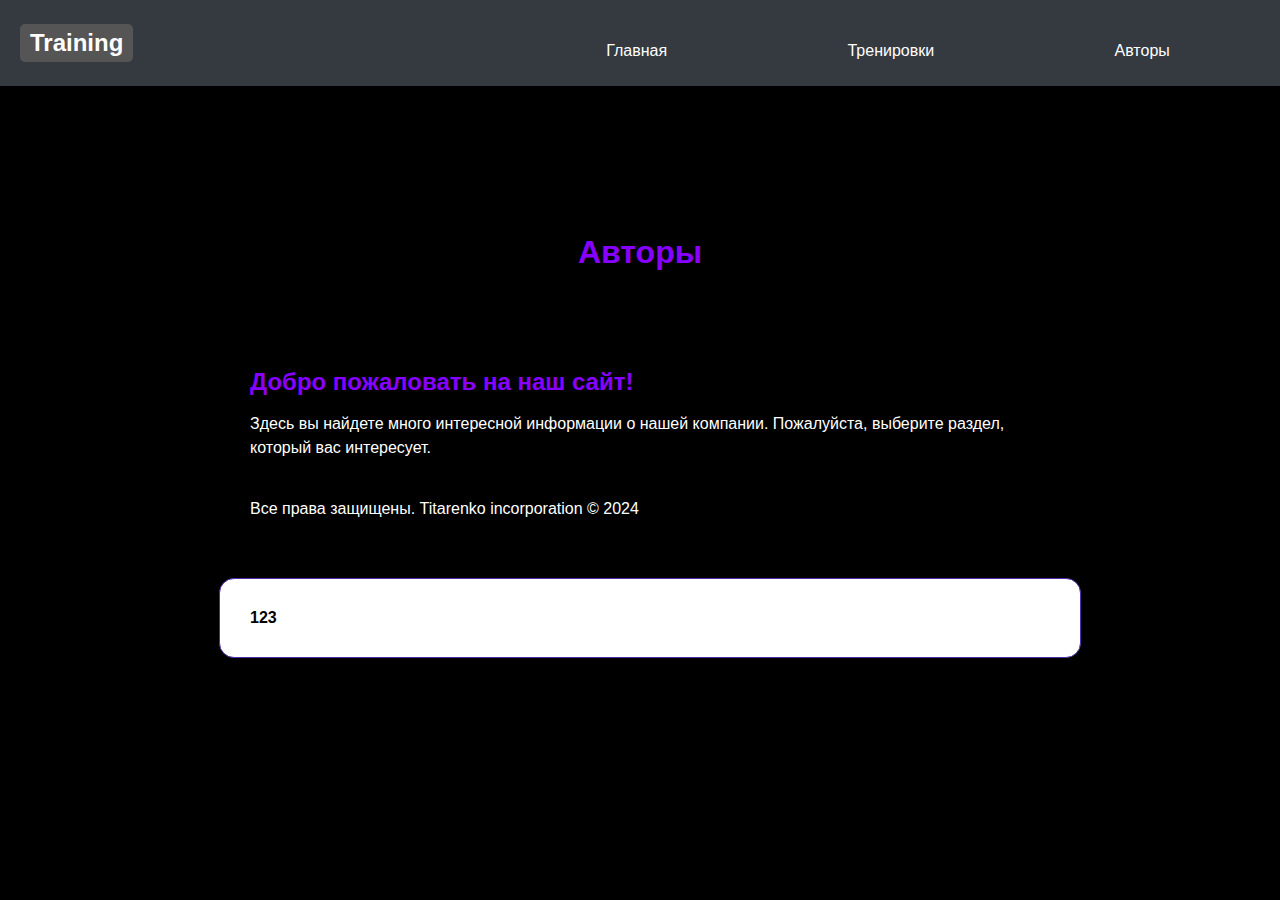
==== author.html @ b3f4df0c "123" ====
<!DOCTYPE html>
<html>

<head>
    <title>Training</title>
    <meta charset="UTF-8">
    <meta name="viewport" content="width=device-width, initial-scale=1.0">
    <link href="https://fonts.googleapis.com/css2?family=Roboto:wght@400;700&display=swap" rel="stylesheet">
    <link href="https://cdn.jsdelivr.net/npm/bootstrap@5.0.2/dist/css/bootstrap.min.css" rel="stylesheet"
        integrity="sha384-EVSTQN3/azprG1Anm3QDgpJLIm9Nao0Yz1ztcQTwFspd3yD65VohhpuuCOmLASjC" crossorigin="anonymous">

    <style>
        body {
            background-color: #000;
            color: #fff;
            font-family: Arial, sans-serif;
            margin: 0;
            display: flex;
            flex-direction: column;
            align-items: center;
            justify-content: center;
            min-height: 100vh;
            /* Используйте min-height вместо height */
            overflow: auto;
        }

        .center {
            display: flex;
            flex-direction: column;
            align-items: center;
            justify-content: center;
            width: 100%;
        }

        h1,
        h2,
        h3 {
            color: #8800ff;
        }

        a {
            color: #8800ff;
            text-decoration: none;
        }

        a:hover {
            color: #bb00ff;
        }

        .container {
            max-width: 800px;
            margin: 0 auto;
            padding: 20px;
            width: 100%;
            /* <= Новое свойство для ширины */
            /* Остальные свойства... */
        }

        .section {
            margin-bottom: 40px;
        }

        .section-title {
            font-size: 24px;
            margin-bottom: 10px;
        }

        .section-content {
            font-size: 16px;
            line-height: 1.5;
        }

        .box {

            border: 1px solid #512da8;
            border-radius: 15px;
            padding: 30px;
            background-color: #ffffff;
            width: 100%;
            max-width: 800px;
            margin: 20px;
            word-wrap: break-word;
        }

        select,
        button,
        div {
            margin: 10px;
        }

        select,
        button {
            background-color: #7e57c2;
            /* Medium-Fair purple select and button background */
            color: white;
            border: none;
            padding: 10px;
            text-align: center;
            text-decoration: none;
            display: inline-block;
            font-size: 16px;
            transition-duration: 0.4s;
            cursor: pointer;
        }

        select:hover,
        button:hover {
            background-color: #512da8;
            /* Darker purple select and button on hover */
            color: white;
        }

        #clearButton {
            margin-left: 10px;
        }

        /*задний фон*/

        /* -------------------------------------------------------------------------- */
        /* -------------------------------------------------------------------------- */
        /* -------------------------------------------------------------------------- */

        @media (max-width: 768px) {
            .container {
                padding: 10px;
            }

            .box {
                width: 90%;
                /* Больше места на экране меньшего размера */
                padding: 15px;
                margin-top: 10px;
                margin: 10px;
            }

            .section-title {
                font-size: 20px;
            }

            .section-content {
                font-size: 14px;
            }

            select,
            button {
                font-size: 14px;
                padding: 8px;
            }

            /* Меньшее пространство вокруг кнопок для экономии места */
            .top-right-button,
            .top-left-button {
                padding: 8px;
                font-size: 14px;
            }
        }

        @media (max-width: 480px) {
            body {
                padding: 5px;
            }

            h1 {
                font-size: 24px;
                /* Уменьшение размера заголовка для помещения содержимого на экране меньшего размера */
            }

            .center {
                padding: 0;
            }

            /* Уменьшить отступы и размер шрифта еще больше для мобильных устройств */
            .box {
                border-radius: 10px;
                padding: 10px;
                margin: 5px;
            }

            select,
            button {
                font-size: 12px;
                /* Меньший текст для селекта и кнопок */
                padding: 15px;
            }
        }

        /* -------------------------------------------------------------------------- */
        /* -------------------------------------------------------------------------- */
        /* -------------------------------------------------------------------------- */

        pre {
            font-family: 'Courier New', Courier, monospace;
            /* font-size: 18px; */
            white-space: pre-wrap;
            padding: 10px;
            background-color: #f5f5f5;
        }

        /* -------------------------------------------------------------------------- */
        /* -------------------------------------------------------------------------- */
        /* -------------------------------------------------------------------------- */


        .navbar {
            background-color: #343a40;
            position: fixed;
            top: 0;
            width: 100%;
            z-index: 1030;
            padding: 8px 0;
        }

        .navbar-nav {
            display: flex;
            flex-direction: row;
            list-style: none;
            padding-left: 0;
            margin-bottom: 0;
            align-items: center;
            width: 60%;
            justify-content: space-around;
        }

        .nav-item {
            display: flex;

        }

        .nav-link {
            color: white;
            text-decoration: none;
            padding: 8px 20px;
        }

        .nav-link:hover {
            text-decoration: underline;
        }

        .navbar-brand {
            color: white;
            text-decoration: none;
            /* Увеличиваем размер LOGO и делаем его жирным */
            font-size: 1.5em;
            font-weight: bold;
            /* Можно добавить отдельный фон, если требуется */
            background-color: #555;
            /* Пример цвета фона */
            padding: 5px 10px;
            display: flex;
            align-items: center;
            /* Добавим border-radius, чтобы LOGO выделялось еще больше */
            border-radius: 5px;
        }

        .container-fluid {
            display: flex;
            justify-content: space-between;
            align-items: center;
            /* Уменьшаем padding справа и слева, чтобы соответствовать новому размеру навигации */
            padding: 0 10px;
        }
    </style>
</head>

<body>

    <!-- Верхняя панель -->
    <nav class="navbar navbar-expand-lg navbar-dark bg-dark">
        <div class="container-fluid">
            <a class="navbar-brand" href="index.html">Training</a>
            <ul class="navbar-nav">
                <li class="nav-item">
                    <a class="nav-link active" aria-current="page" href="glavnaya.html">Главная</a>
                </li>
                <li class="nav-item">
                    <a class="nav-link" href="index.html">Тренировки</a>
                </li>
                <li class="nav-item">
                    <a class="nav-link" href="author.html">Авторы</a>
                </li>
            </ul>
        </div>
    </nav>
    <!-- Верхняя панель -->

    <div class="container">
        <!-- <header class="section">
            <h1 style="display: flex; justify-content: center;">Авторы</h1>
        </header> -->
        <h1 style="display: flex; justify-content: center;">Авторы</h1>

        <div style="padding-top: 56px;">

            <main class="section">
                <h2 class="section-title" >Добро пожаловать на наш сайт!
                </h2>
                <p class="section-content">Здесь вы найдете много интересной информации о нашей компании. Пожалуйста,
                    выберите раздел, который вас интересует.</p>
            </main>

            <footer class="section">
                <p>Все права защищены. Titarenko incorporation &copy; 2024</p>
            </footer>

        </div>

        <!-- <img src="shit/3.gif" width="300px"> -->

        <div class="center">
            <div class="box">
                <!-- <img src="123.svg" width="100"> -->
                <b style="color: black">123</b>

            </div>
        </div>


    </div>

</body>

</html>
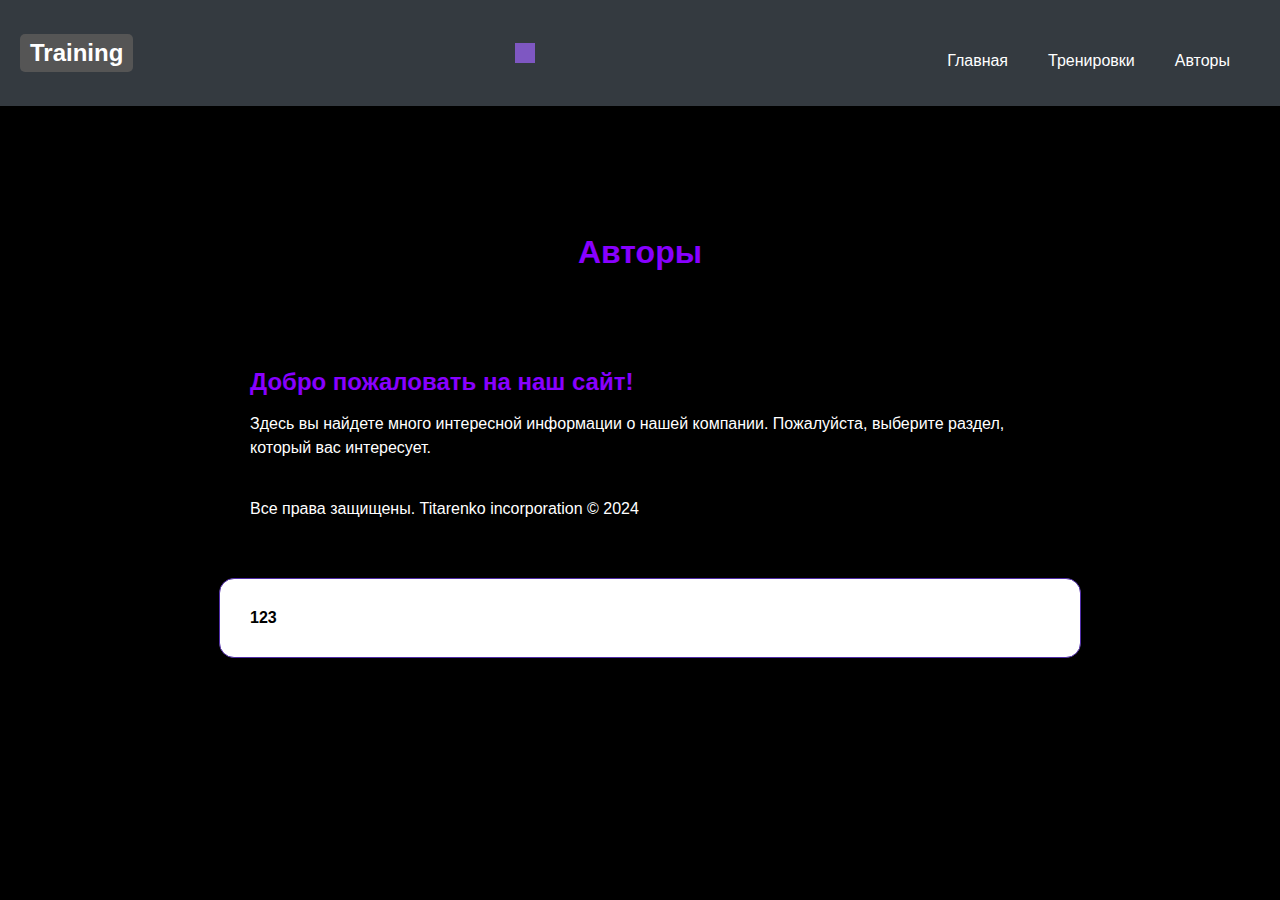
==== commit 7ebf5a02: "123" ====
--- a/author.html
+++ b/author.html
@@ -8,6 +8,12 @@
     <link href="https://fonts.googleapis.com/css2?family=Roboto:wght@400;700&display=swap" rel="stylesheet">
     <link href="https://cdn.jsdelivr.net/npm/bootstrap@5.0.2/dist/css/bootstrap.min.css" rel="stylesheet"
         integrity="sha384-EVSTQN3/azprG1Anm3QDgpJLIm9Nao0Yz1ztcQTwFspd3yD65VohhpuuCOmLASjC" crossorigin="anonymous">
+    <script src="https://code.jquery.com/jquery-3.5.1.slim.min.js"
+        integrity="sha384-DfXdz2htPH0lsSSs5nCTpuj/zy4C+OGpamoFVy38MVBnE+IbbVYUew+OrCXaRkfj"
+        crossorigin="anonymous"></script>
+    <script src="https://cdn.jsdelivr.net/npm/bootstrap@5.0.2/dist/js/bootstrap.bundle.min.js"
+        integrity="sha384-B4gt1jrGC7Jh4AgTPSd1n34mIKl6qvL0iBxGIw5g5KRvMz3M7RF4jyJHrBg6KXN6"
+        crossorigin="anonymous"></script>
 
     <style>
         body {
@@ -265,22 +271,43 @@
 <body>
 
     <!-- Верхняя панель -->
+    
     <nav class="navbar navbar-expand-lg navbar-dark bg-dark">
         <div class="container-fluid">
-            <a class="navbar-brand" href="index.html">Training</a>
-            <ul class="navbar-nav">
-                <li class="nav-item">
-                    <a class="nav-link active" aria-current="page" href="glavnaya.html">Главная</a>
-                </li>
-                <li class="nav-item">
-                    <a class="nav-link" href="index.html">Тренировки</a>
-                </li>
-                <li class="nav-item">
-                    <a class="nav-link" href="author.html">Авторы</a>
-                </li>
-            </ul>
+            <a class="navbar-brand" href="glavnaya.html">Training</a>
+            <button class="navbar-toggler" type="button" data-bs-toggle="collapse" data-bs-target="#navbarNavDropdown"
+                aria-controls="navbarNavDropdown" aria-expanded="false" aria-label="Toggle navigation">
+                <span class="navbar-toggler-icon"></span>
+            </button>
+            <div class="collapse navbar-collapse" id="navbarNavDropdown">
+                <ul class="navbar-nav">
+                    <li class="nav-item">
+                        <a class="nav-link active" aria-current="page" href="glavnaya.html">Главная</a>
+                    </li>
+                    <li class="nav-item">
+                        <a class="nav-link" href="index.html">Тренировки</a>
+                    </li>
+                    <li class="nav-item">
+                        <a class="nav-link" href="author.html">Авторы</a>
+                    </li>
+                </ul>
+            </div>
         </div>
     </nav>
+
+    <script>
+        document.addEventListener("DOMContentLoaded", function () {
+            // Получим элементы для обработки
+            var navbarToggler = document.querySelector('.navbar-toggler');
+            var navbarMenu = document.querySelector('.navbar-collapse');
+
+            navbarToggler.addEventListener('click', function () {
+                // Почему-то у Bootstrap классы 'collapse' и 'collapsing' не работают на вашем сайте?
+                navbarMenu.classList.toggle('show');
+            });
+        });
+    </script>
+
     <!-- Верхняя панель -->
 
     <div class="container">
@@ -292,7 +319,7 @@
         <div style="padding-top: 56px;">
 
             <main class="section">
-                <h2 class="section-title" >Добро пожаловать на наш сайт!
+                <h2 class="section-title">Добро пожаловать на наш сайт!
                 </h2>
                 <p class="section-content">Здесь вы найдете много интересной информации о нашей компании. Пожалуйста,
                     выберите раздел, который вас интересует.</p>
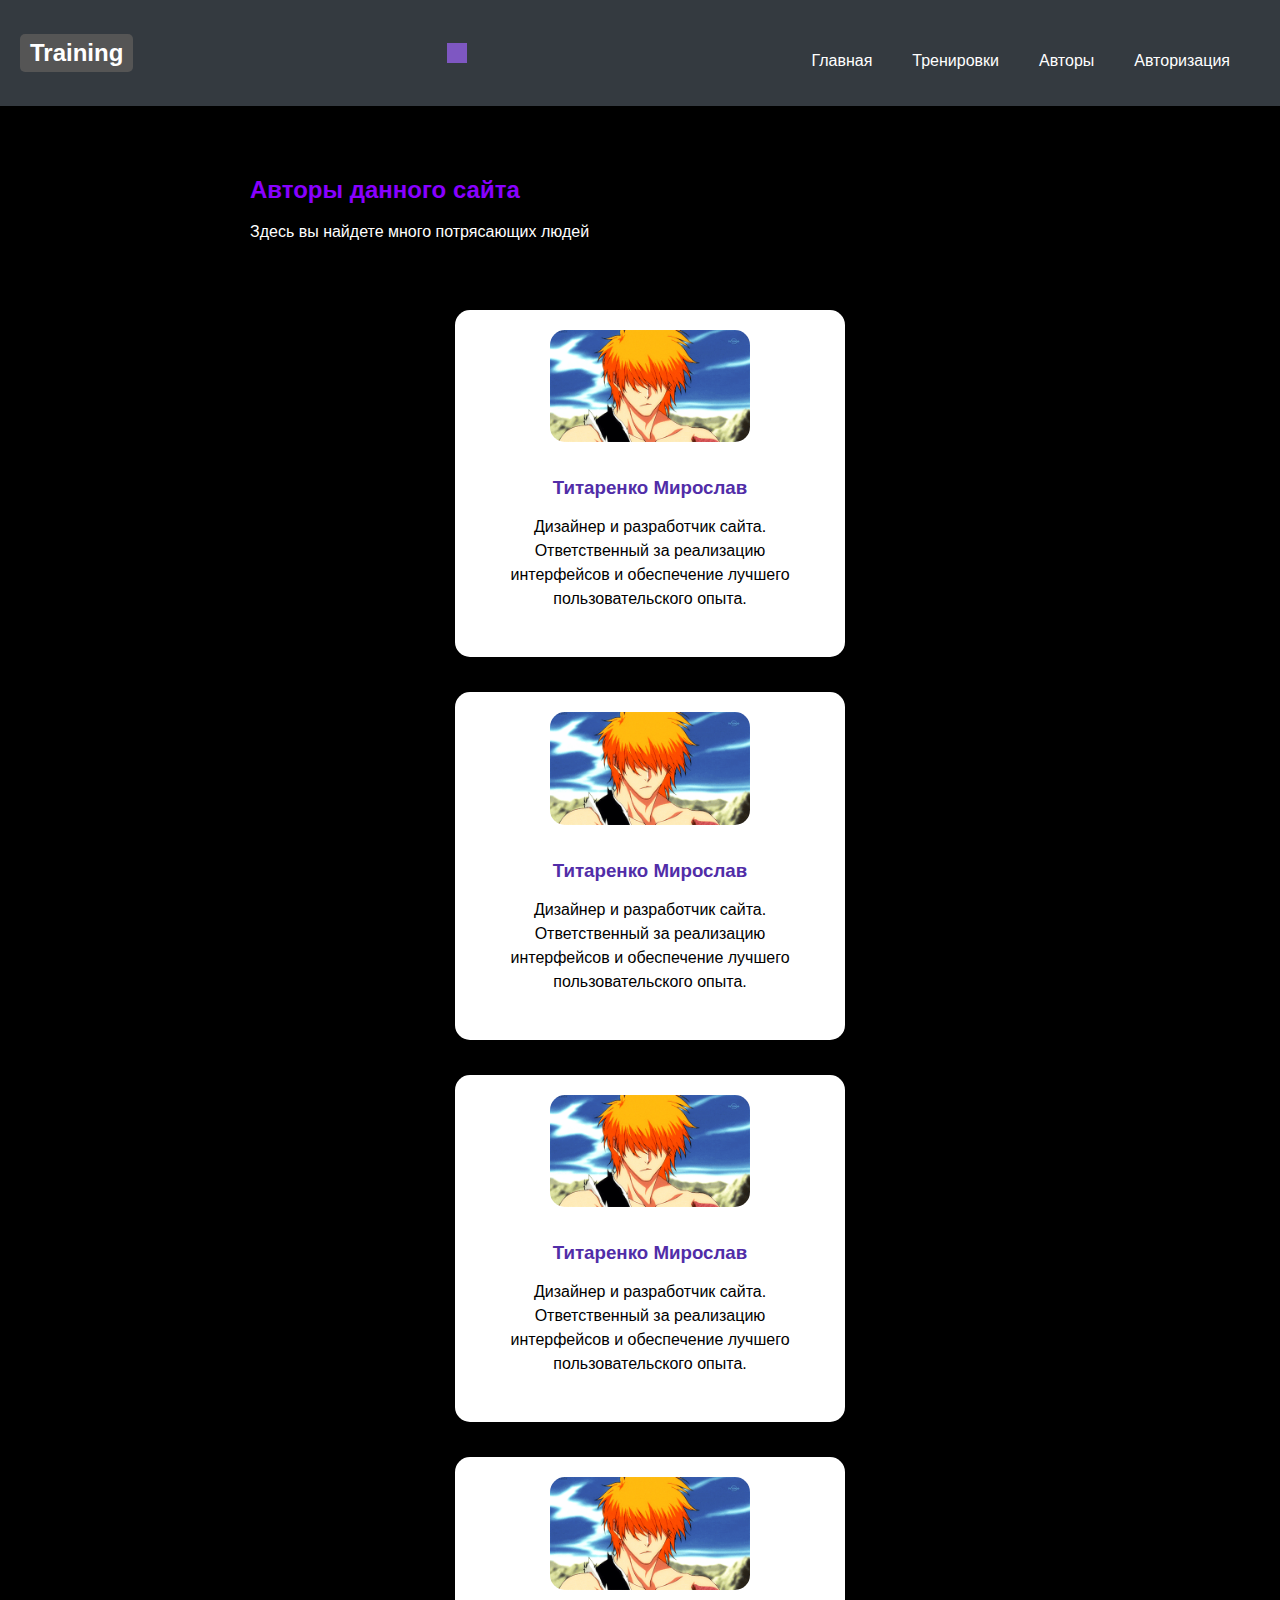
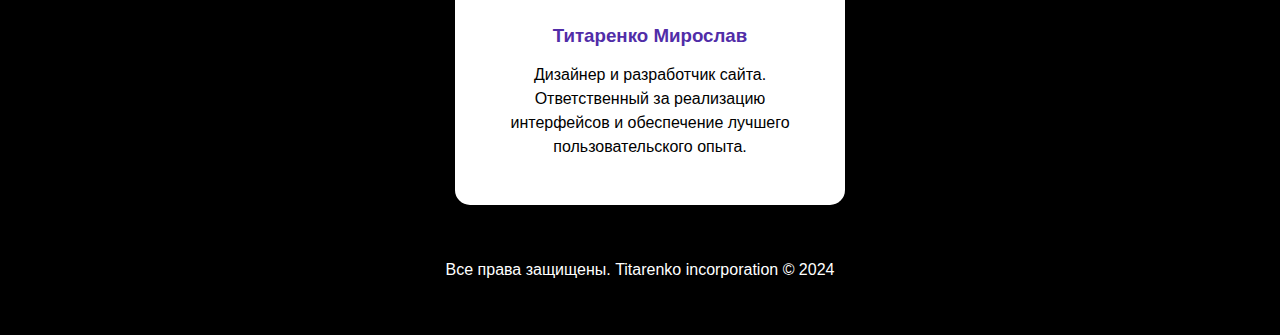
==== commit 79214987: "123" ====
--- a/author.html
+++ b/author.html
@@ -30,13 +30,54 @@
             overflow: auto;
         }
 
-        .center {
+        .author-box {
+            background: #fff;
+            border-radius: 15px;
+            box-shadow: 0 10px 25px rgba(0, 0, 0, 0.2);
             display: flex;
             flex-direction: column;
             align-items: center;
+            padding: 20px;
+            text-align: center;
+            max-width: 350px;
+            flex-grow: 1;
+            flex-shrink: 0;
+            flex-basis: calc(50% - 30px);
+        }
+
+        .author-gif {
+            border-radius: 15px;
+            width: 100%;
+            max-width: 200px;
+            margin-bottom: 20px;
+        }
+
+        .author-info {
+            color: #000;
+        }
+
+        .author-name {
+            color: #512da8;
+            margin: 5px 0;
+        }
+
+        .author-desc {
+            font-size: 16px;
+            line-height: 1.5;
+        }
+
+        .center {
+            display: flex;
+            flex-direction: row;
+            flex-wrap: wrap;
+            align-items: flex-start;
             justify-content: center;
-            width: 100%;
-        }
+            gap: 15px;
+            /* Добавим пространство между блоками */
+            width: 100%;
+            margin-top: 56px;
+        }
+
 
         h1,
         h2,
@@ -223,19 +264,25 @@
             padding-left: 0;
             margin-bottom: 0;
             align-items: center;
-            width: 60%;
-            justify-content: space-around;
+            width: 100%;
+            /* Изменено с 60% на 100% */
+            justify-content: space-between;
+            /* Распределяем элементы равномерно */
         }
 
         .nav-item {
-            display: flex;
-
+            flex-grow: 1;
+            /* Это заставит каждый nav-item расти и занимать равное пространство */
+            text-align: center;
+            /* Центрирование ссылки внутри элемента nav-item */
         }
 
         .nav-link {
             color: white;
             text-decoration: none;
             padding: 8px 20px;
+            display: block;
+            /* Для центрирования текста внутри nav-link */
         }
 
         .nav-link:hover {
@@ -271,7 +318,7 @@
 <body>
 
     <!-- Верхняя панель -->
-    
+
     <nav class="navbar navbar-expand-lg navbar-dark bg-dark">
         <div class="container-fluid">
             <a class="navbar-brand" href="glavnaya.html">Training</a>
@@ -279,6 +326,7 @@
                 aria-controls="navbarNavDropdown" aria-expanded="false" aria-label="Toggle navigation">
                 <span class="navbar-toggler-icon"></span>
             </button>
+
             <div class="collapse navbar-collapse" id="navbarNavDropdown">
                 <ul class="navbar-nav">
                     <li class="nav-item">
@@ -290,6 +338,9 @@
                     <li class="nav-item">
                         <a class="nav-link" href="author.html">Авторы</a>
                     </li>
+                    <li class="nav-item">
+                        <a class="nav-link" href="logreg.html">Авторизация</a>
+                    </li>
                 </ul>
             </div>
         </div>
@@ -319,31 +370,67 @@
         <div style="padding-top: 56px;">
 
             <main class="section">
-                <h2 class="section-title">Добро пожаловать на наш сайт!
+                <h2 class="section-title">Авторы данного сайта
                 </h2>
-                <p class="section-content">Здесь вы найдете много интересной информации о нашей компании. Пожалуйста,
-                    выберите раздел, который вас интересует.</p>
+                <p class="section-content">Здесь вы найдете много потрясающих людей</p>
             </main>
 
-            <footer class="section">
-                <p>Все права защищены. Titarenko incorporation &copy; 2024</p>
-            </footer>
-
         </div>
 
-        <!-- <img src="shit/3.gif" width="300px"> -->
+        <!-- <div class="center">
+            <div class="box"> -->
+
 
         <div class="center">
-            <div class="box">
-                <!-- <img src="123.svg" width="100"> -->
-                <b style="color: black">123</b>
-
+
+            <div class="author-box">
+                <img src="shit/ичиго3.gif" alt="Developer Avatar" class="author-gif">
+                <div class="author-info">
+                    <h3 class="author-name">Титаренко Мирослав</h3>
+                    <p class="author-desc">Дизайнер и разработчик сайта. 
+                        Ответственный за реализацию интерфейсов
+                        и обеспечение лучшего пользовательского опыта.</p>
+                </div>
+            </div>
+
+            <div class="author-box">
+                <img src="shit/ичиго3.gif" alt="Developer Avatar" class="author-gif">
+                <div class="author-info">
+                    <h3 class="author-name">Титаренко Мирослав</h3>
+                    <p class="author-desc">Дизайнер и разработчик сайта. Ответственный за реализацию интерфейсов
+                        и обеспечение лучшего пользовательского опыта.</p>
+                </div>
+            </div>
+
+            <div class="author-box">
+                <img src="shit/ичиго3.gif" alt="Developer Avatar" class="author-gif">
+                <div class="author-info">
+                    <h3 class="author-name">Титаренко Мирослав</h3>
+                    <p class="author-desc">Дизайнер и разработчик сайта. Ответственный за реализацию интерфейсов
+                        и обеспечение лучшего пользовательского опыта.</p>
+                </div>
+            </div>
+            <div class="author-box">
+                <img src="shit/ичиго3.gif" alt="Developer Avatar" class="author-gif">
+                <div class="author-info">
+                    <h3 class="author-name">Титаренко Мирослав</h3>
+                    <p class="author-desc">Дизайнер и разработчик сайта. Ответственный за реализацию интерфейсов
+                        и обеспечение лучшего пользовательского опыта.</p>
+                </div>
             </div>
         </div>
 
 
+        <!-- </div>
+        </div> -->
+
     </div>
 
+    <!-- ----------------------- -->
+    <footer class="section">
+        <p>Все права защищены. Titarenko incorporation &copy; 2024</p>
+    </footer>
+    <!-- ----------------------- -->
 </body>
 
 </html>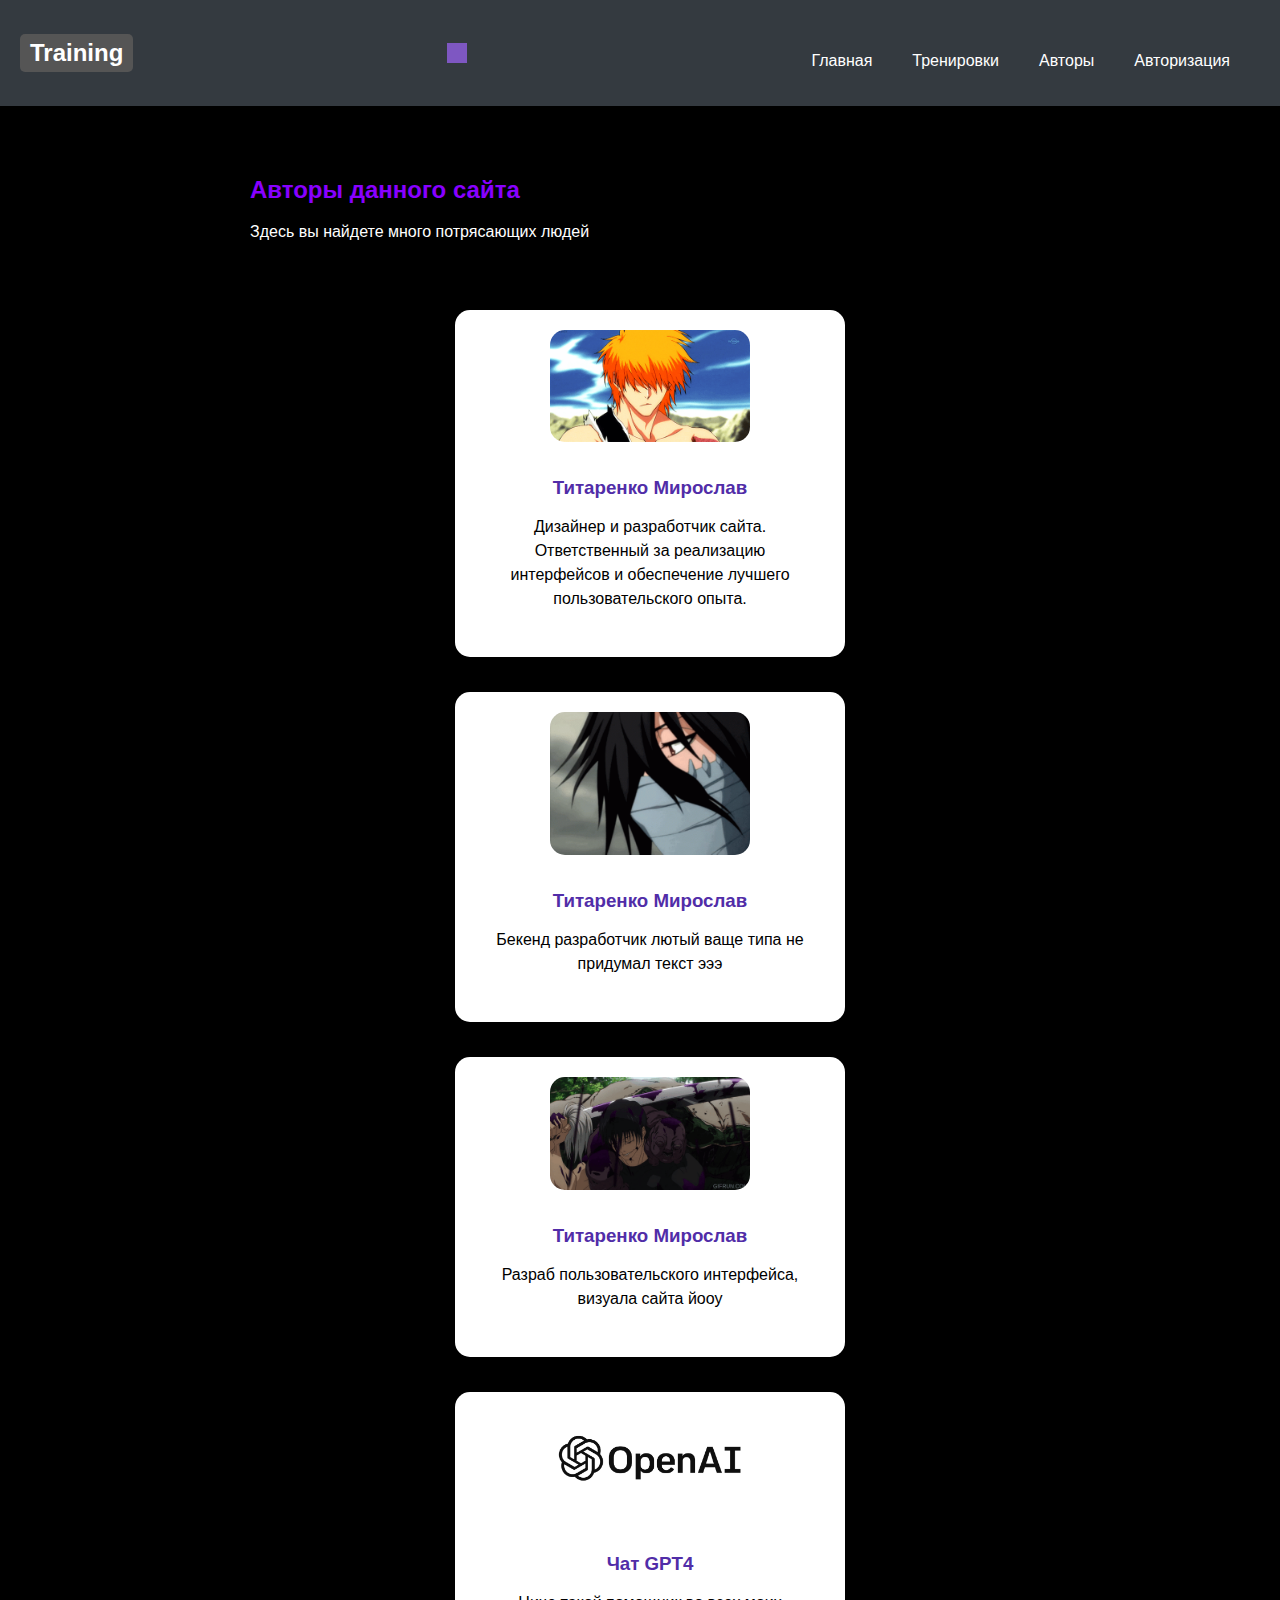
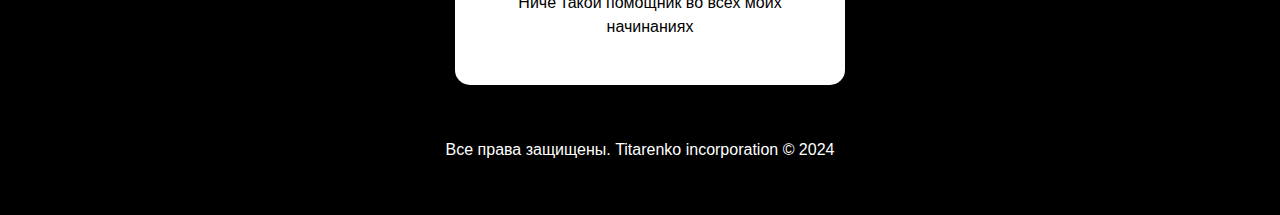
==== commit f6845ae0: "122" ====
--- a/author.html
+++ b/author.html
@@ -387,35 +387,33 @@
                 <img src="shit/ичиго3.gif" alt="Developer Avatar" class="author-gif">
                 <div class="author-info">
                     <h3 class="author-name">Титаренко Мирослав</h3>
-                    <p class="author-desc">Дизайнер и разработчик сайта. 
+                    <p class="author-desc">Дизайнер и разработчик сайта.
                         Ответственный за реализацию интерфейсов
                         и обеспечение лучшего пользовательского опыта.</p>
                 </div>
             </div>
 
             <div class="author-box">
-                <img src="shit/ичиго3.gif" alt="Developer Avatar" class="author-gif">
+                <img src="shit/ичиго2.gif" alt="Developer Avatar" class="author-gif">
                 <div class="author-info">
                     <h3 class="author-name">Титаренко Мирослав</h3>
-                    <p class="author-desc">Дизайнер и разработчик сайта. Ответственный за реализацию интерфейсов
-                        и обеспечение лучшего пользовательского опыта.</p>
+                    <p class="author-desc">Бекенд разработчик лютый ваще типа не придумал текст эээ </p>
                 </div>
             </div>
 
             <div class="author-box">
-                <img src="shit/ичиго3.gif" alt="Developer Avatar" class="author-gif">
+                <img src="shit/4.gif" alt="Developer Avatar" class="author-gif">
                 <div class="author-info">
                     <h3 class="author-name">Титаренко Мирослав</h3>
-                    <p class="author-desc">Дизайнер и разработчик сайта. Ответственный за реализацию интерфейсов
-                        и обеспечение лучшего пользовательского опыта.</p>
+                    <p class="author-desc">Разраб пользовательского интерфейса, визуала сайта йооу</p>
                 </div>
             </div>
+
             <div class="author-box">
-                <img src="shit/ичиго3.gif" alt="Developer Avatar" class="author-gif">
+                <img src="shit/123.jpg" alt="Developer Avatar" class="author-gif">
                 <div class="author-info">
-                    <h3 class="author-name">Титаренко Мирослав</h3>
-                    <p class="author-desc">Дизайнер и разработчик сайта. Ответственный за реализацию интерфейсов
-                        и обеспечение лучшего пользовательского опыта.</p>
+                    <h3 class="author-name">Чат GPT4</h3>
+                    <p class="author-desc">Ниче такой помощник во всех моих начинаниях</p>
                 </div>
             </div>
         </div>
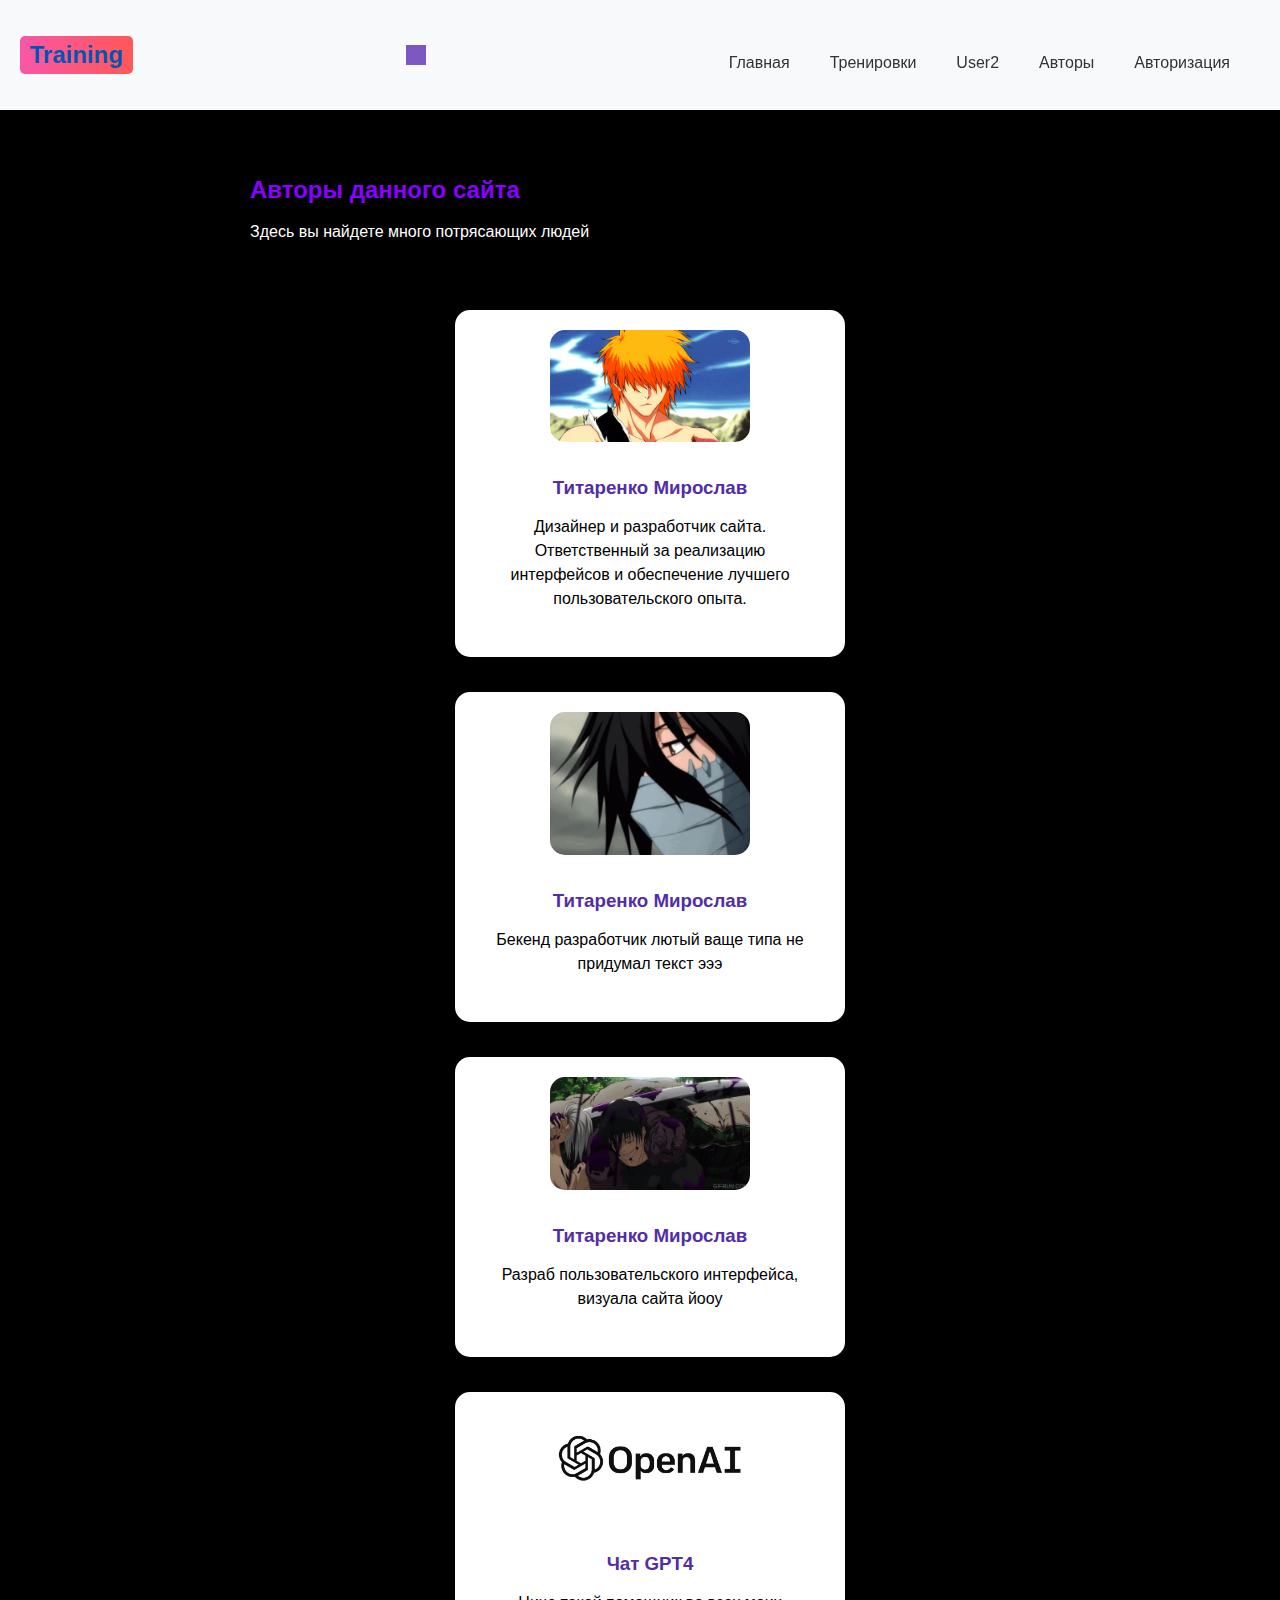
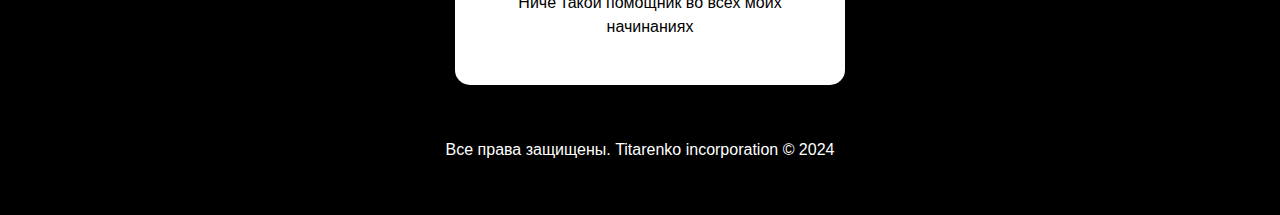
==== commit 21bb9b31: "123" ====
--- a/author.html
+++ b/author.html
@@ -249,13 +249,14 @@
 
 
         .navbar {
-            background-color: #343a40;
-            position: fixed;
-            top: 0;
-            width: 100%;
-            z-index: 1030;
-            padding: 8px 0;
-        }
+        background-color: #f8f9fa; /* Светлый фон вместо градиента */
+        box-shadow: 0 2px 5px rgba(0, 0, 0, .1);
+        position: fixed;
+        top: 0;
+        width: 100%;
+        z-index: 1030;
+        padding: 10px 0;
+    }
 
         .navbar-nav {
             display: flex;
@@ -265,44 +266,63 @@
             margin-bottom: 0;
             align-items: center;
             width: 100%;
-            /* Изменено с 60% на 100% */
             justify-content: space-between;
-            /* Распределяем элементы равномерно */
         }
 
         .nav-item {
             flex-grow: 1;
-            /* Это заставит каждый nav-item расти и занимать равное пространство */
             text-align: center;
-            /* Центрирование ссылки внутри элемента nav-item */
+            transition: transform 0.2s;
+        }
+
+        .nav-item:hover {
+            transform: scale(1.05);
         }
 
         .nav-link {
-            color: white;
+            color: #333;
             text-decoration: none;
             padding: 8px 20px;
             display: block;
-            /* Для центрирования текста внутри nav-link */
+            transition: color 0.2s ease-out;
         }
 
         .nav-link:hover {
             text-decoration: underline;
         }
 
+        .nav-link:hover,
+        .nav-link:focus {
+            color: #0056b3;
+            text-decoration: none;
+        }
+
         .navbar-brand {
-            color: white;
-            text-decoration: none;
-            /* Увеличиваем размер LOGO и делаем его жирным */
+            color: #0056b3;
+            text-decoration: none;
             font-size: 1.5em;
             font-weight: bold;
-            /* Можно добавить отдельный фон, если требуется */
             background-color: #555;
-            /* Пример цвета фона */
             padding: 5px 10px;
             display: flex;
             align-items: center;
-            /* Добавим border-radius, чтобы LOGO выделялось еще больше */
             border-radius: 5px;
+            background-image: linear-gradient(to right, #f857a6, #ff5858);
+            transition: background-color 0.2s;
+        }
+
+        .navbar-brand:hover {
+            background-color: #ffffff;
+            color: #4b6cb7;
+            text-decoration: none;
+        }
+
+        .navbar-toggler {
+            border-color: rgba(0, 0, 0, .1); 
+        }
+
+        .navbar-toggler-icon {
+            background-image: url("data:image/svg+xml;charset=utf8,%3Csvg viewBox='0 0 30 30' xmlns='http://www.w3.org/2000/svg'%3E%3Cpath stroke='rgba(255, 255, 255, 0.5)' stroke-width='2' stroke-linecap='round' d='M4 7h22M4 15h22M4 23h22'/%3E%3C/svg%3E");
         }
 
         .container-fluid {
@@ -334,6 +354,9 @@
                     </li>
                     <li class="nav-item">
                         <a class="nav-link" href="index.html">Тренировки</a>
+                    </li>
+                    <li class="nav-item">
+                        <a class="nav-link" href="user2.html">User2</a>
                     </li>
                     <li class="nav-item">
                         <a class="nav-link" href="author.html">Авторы</a>
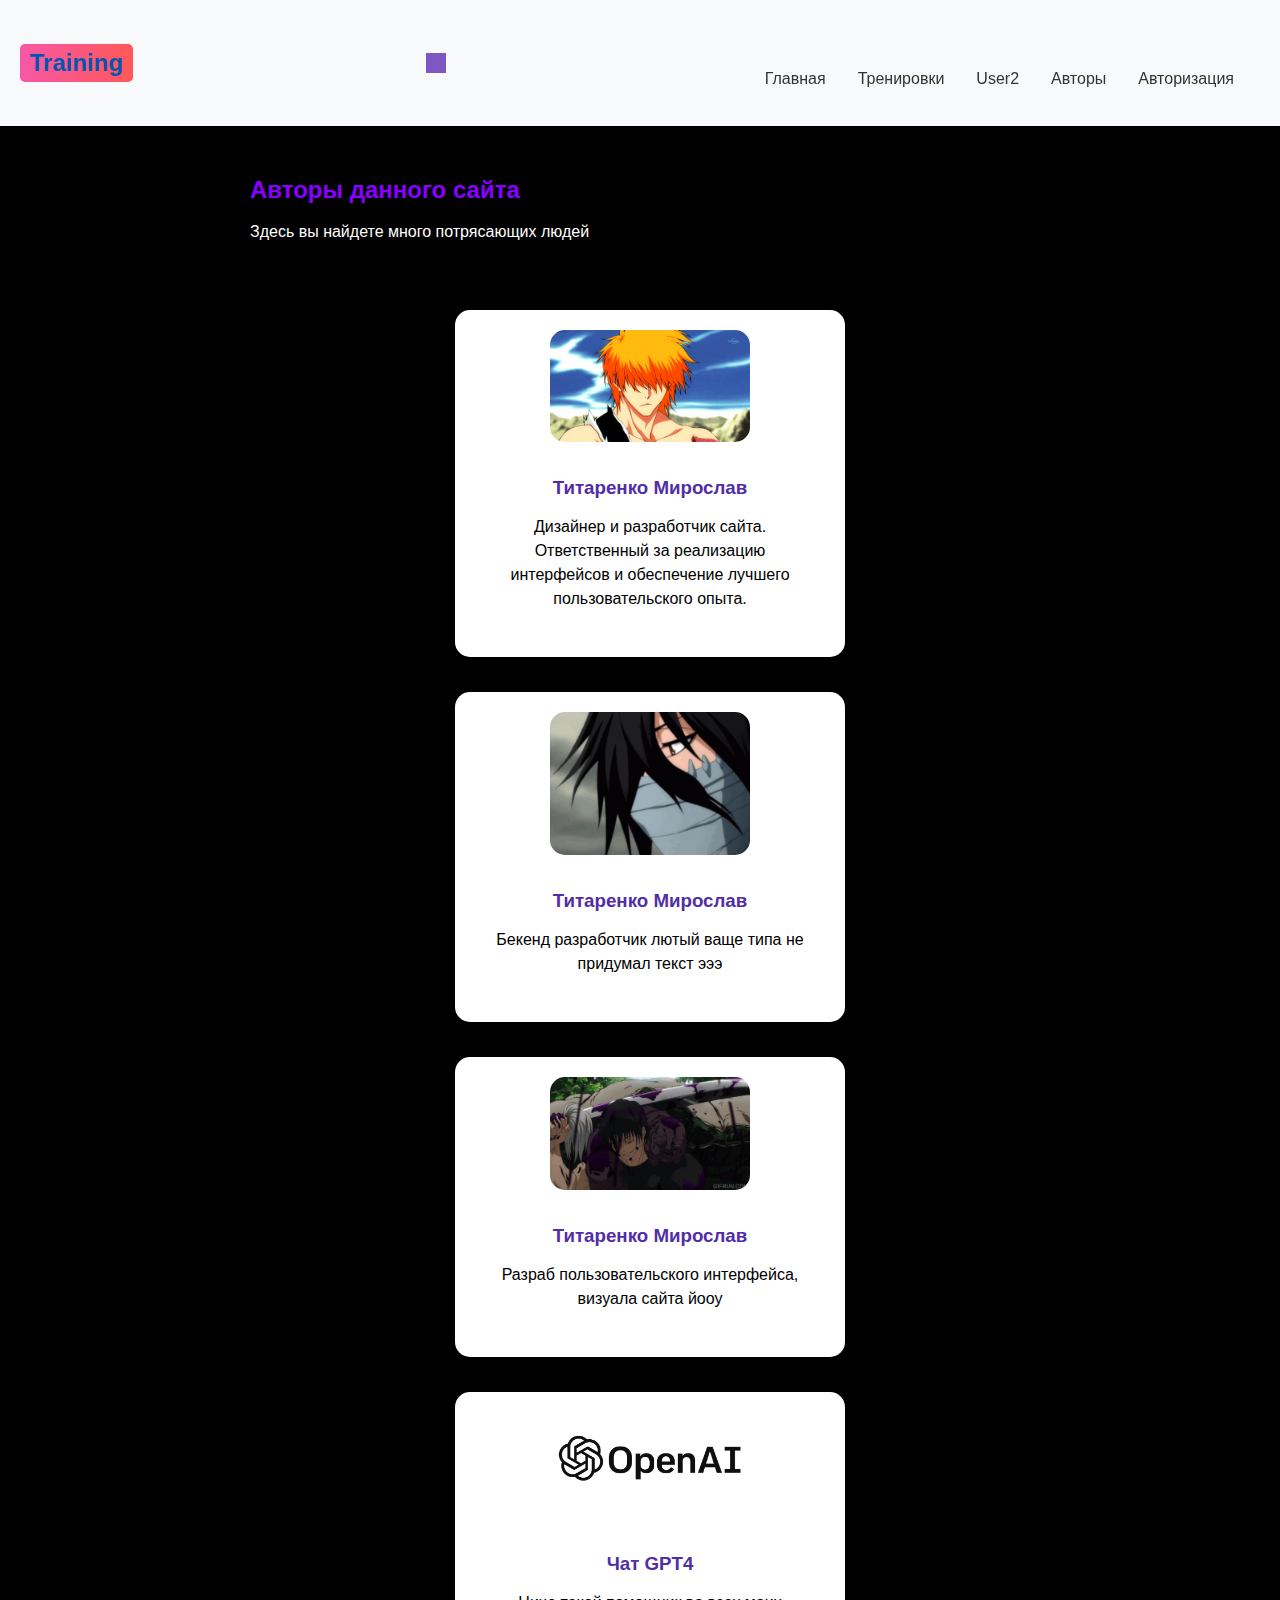
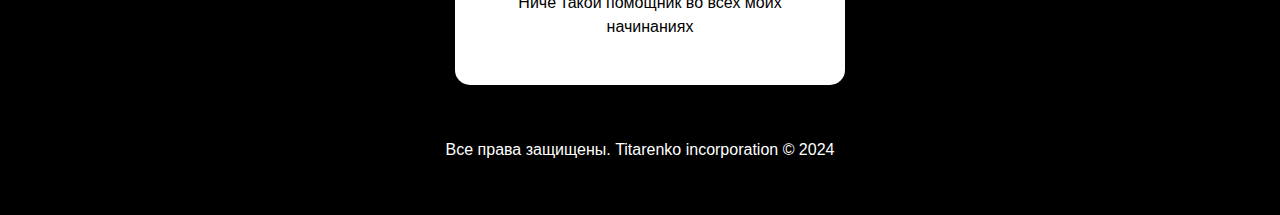
==== commit 2169ae51: "123" ====
--- a/author.html
+++ b/author.html
@@ -249,17 +249,19 @@
 
 
         .navbar {
-        background-color: #f8f9fa; /* Светлый фон вместо градиента */
-        box-shadow: 0 2px 5px rgba(0, 0, 0, .1);
-        position: fixed;
-        top: 0;
-        width: 100%;
-        z-index: 1030;
-        padding: 10px 0;
-    }
+            background-color: #f8f9fa;
+            /* Светлый фон вместо градиента */
+            box-shadow: 0 2px 5px rgba(0, 0, 0, .1);
+            position: fixed;
+            top: 0;
+            width: 100%;
+            z-index: 1030;
+            padding: 10px 0;
+        }
 
         .navbar-nav {
             display: flex;
+            flex-wrap: wrap;
             flex-direction: row;
             list-style: none;
             padding-left: 0;
@@ -318,7 +320,7 @@
         }
 
         .navbar-toggler {
-            border-color: rgba(0, 0, 0, .1); 
+            border-color: rgba(0, 0, 0, .1);
         }
 
         .navbar-toggler-icon {
@@ -331,6 +333,42 @@
             align-items: center;
             /* Уменьшаем padding справа и слева, чтобы соответствовать новому размеру навигации */
             padding: 0 10px;
+        }
+
+        /* Стиль для навигационных пунктов в вертикальном режиме */
+        .nav-item-vertical {
+            width: 100%;
+        }
+
+        /* Стиль для навигационной панели в вертикальном режиме при развертывании */
+        .navbar-collapse-vertical {
+            flex-basis: auto;
+        }
+
+        /* Медиа-запрос, который будет применять стили для экранов меньше определенной ширины */
+        @media (max-width: 992px) {
+            .navbar-nav {
+                flex-direction: column;
+                /* Пункты меню будут идти вертикально */
+            }
+
+            .nav-item {
+                width: 100%;
+                /* Каждый пункт меню займет все доступное горизонтальное пространство */
+            }
+        }
+
+        /* Стили для отображения вертикального меню после переключения navbar-toggler */
+        .navbar-expand-lg .navbar-nav .nav-link {
+            padding-left: 1rem;
+            /* Слегка увеличиваем отступ слева для ссылок */
+            padding-right: 1rem;
+            /* Слегка увеличиваем отступ справа для ссылок */
+        }
+
+        /* Добавить отступ сверху для navbar-collapse чтобы она не перекрывала элементы сверху */
+        .navbar-collapse {
+            padding-top: 1rem;
         }
     </style>
 </head>
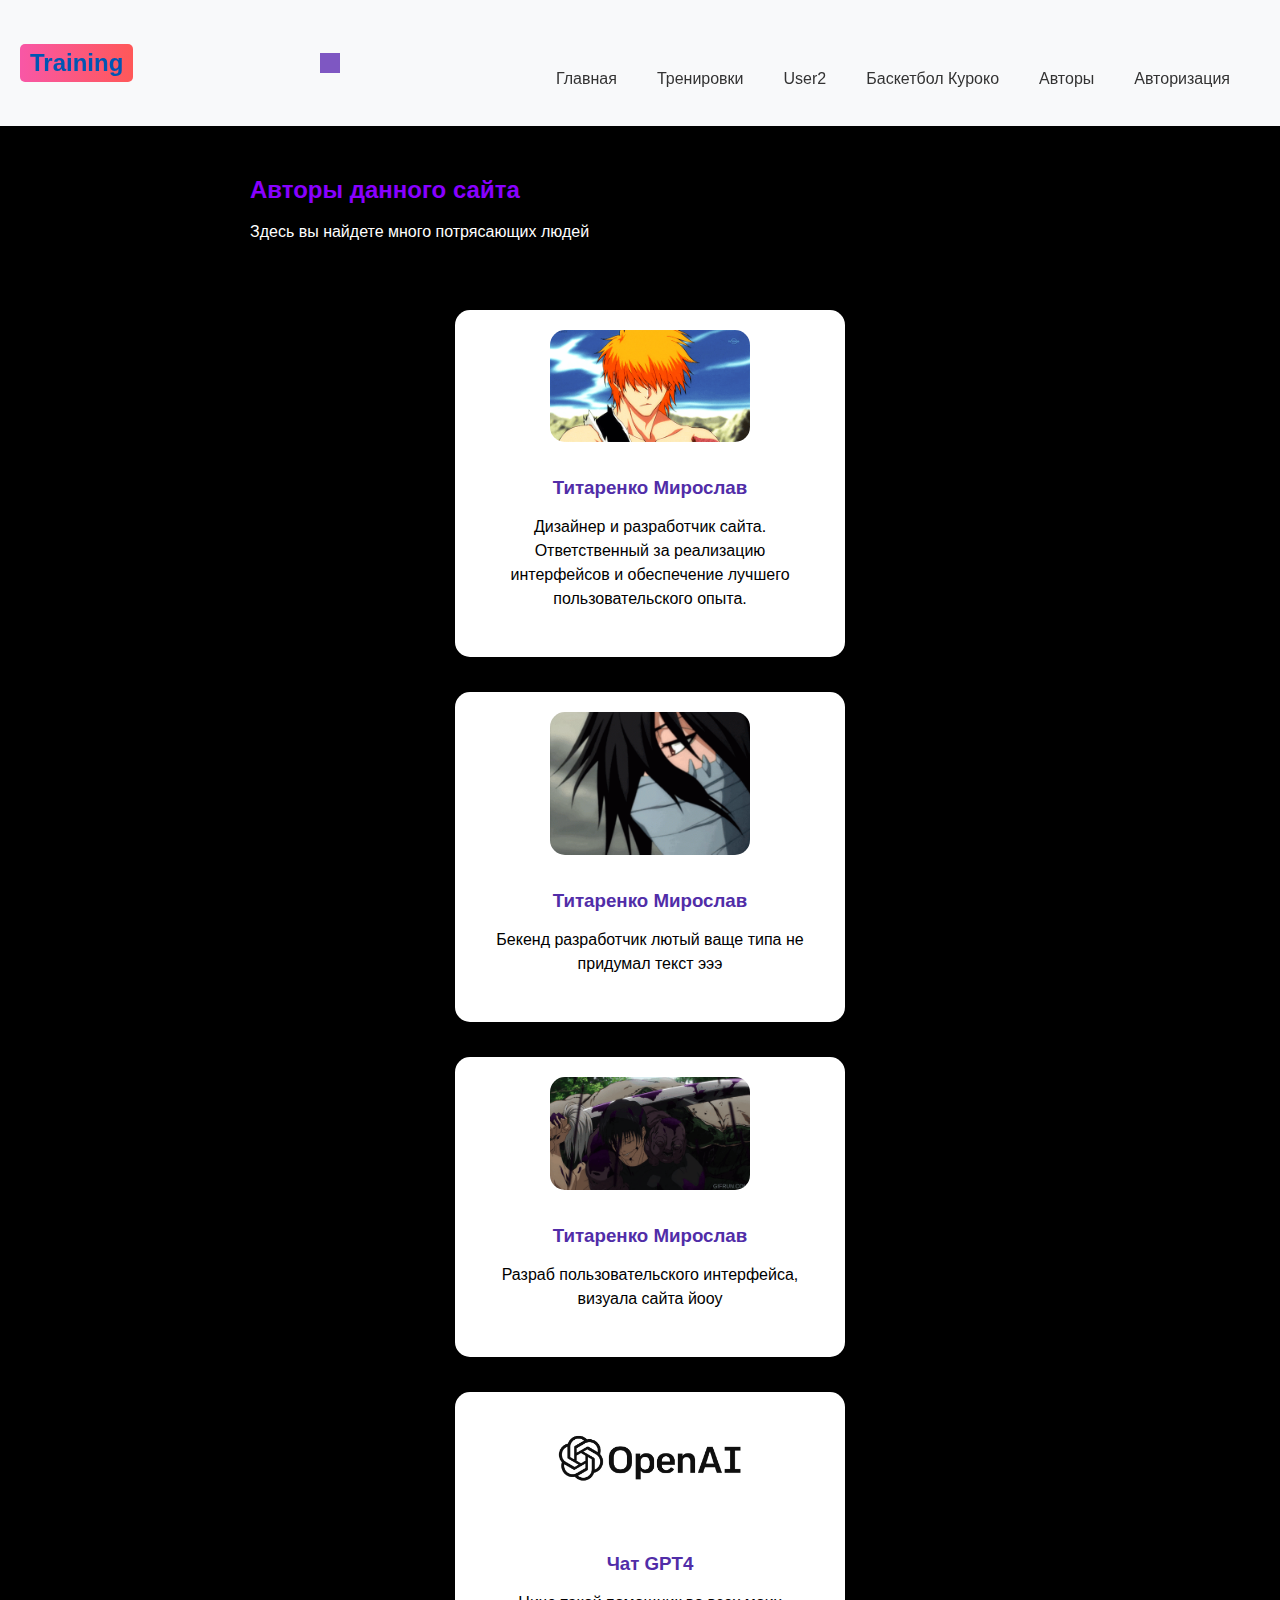
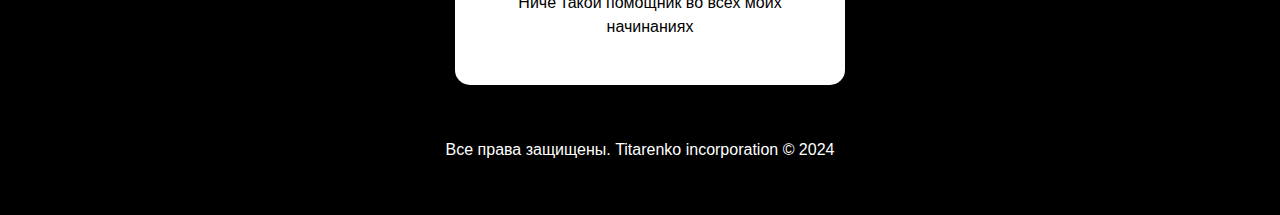
==== commit 81f5ba86: "12" ====
--- a/author.html
+++ b/author.html
@@ -377,14 +377,13 @@
 
     <!-- Верхняя панель -->
 
-    <nav class="navbar navbar-expand-lg navbar-dark bg-dark">
+    <nav class="navbar navbar-dark bg-dark">
         <div class="container-fluid">
             <a class="navbar-brand" href="glavnaya.html">Training</a>
             <button class="navbar-toggler" type="button" data-bs-toggle="collapse" data-bs-target="#navbarNavDropdown"
                 aria-controls="navbarNavDropdown" aria-expanded="false" aria-label="Toggle navigation">
                 <span class="navbar-toggler-icon"></span>
             </button>
-
             <div class="collapse navbar-collapse" id="navbarNavDropdown">
                 <ul class="navbar-nav">
                     <li class="nav-item">
@@ -395,6 +394,9 @@
                     </li>
                     <li class="nav-item">
                         <a class="nav-link" href="user2.html">User2</a>
+                    </li>
+                    <li class="nav-item">
+                        <a class="nav-link" href="bbal.html">Баскетбол Куроко</a>
                     </li>
                     <li class="nav-item">
                         <a class="nav-link" href="author.html">Авторы</a>
